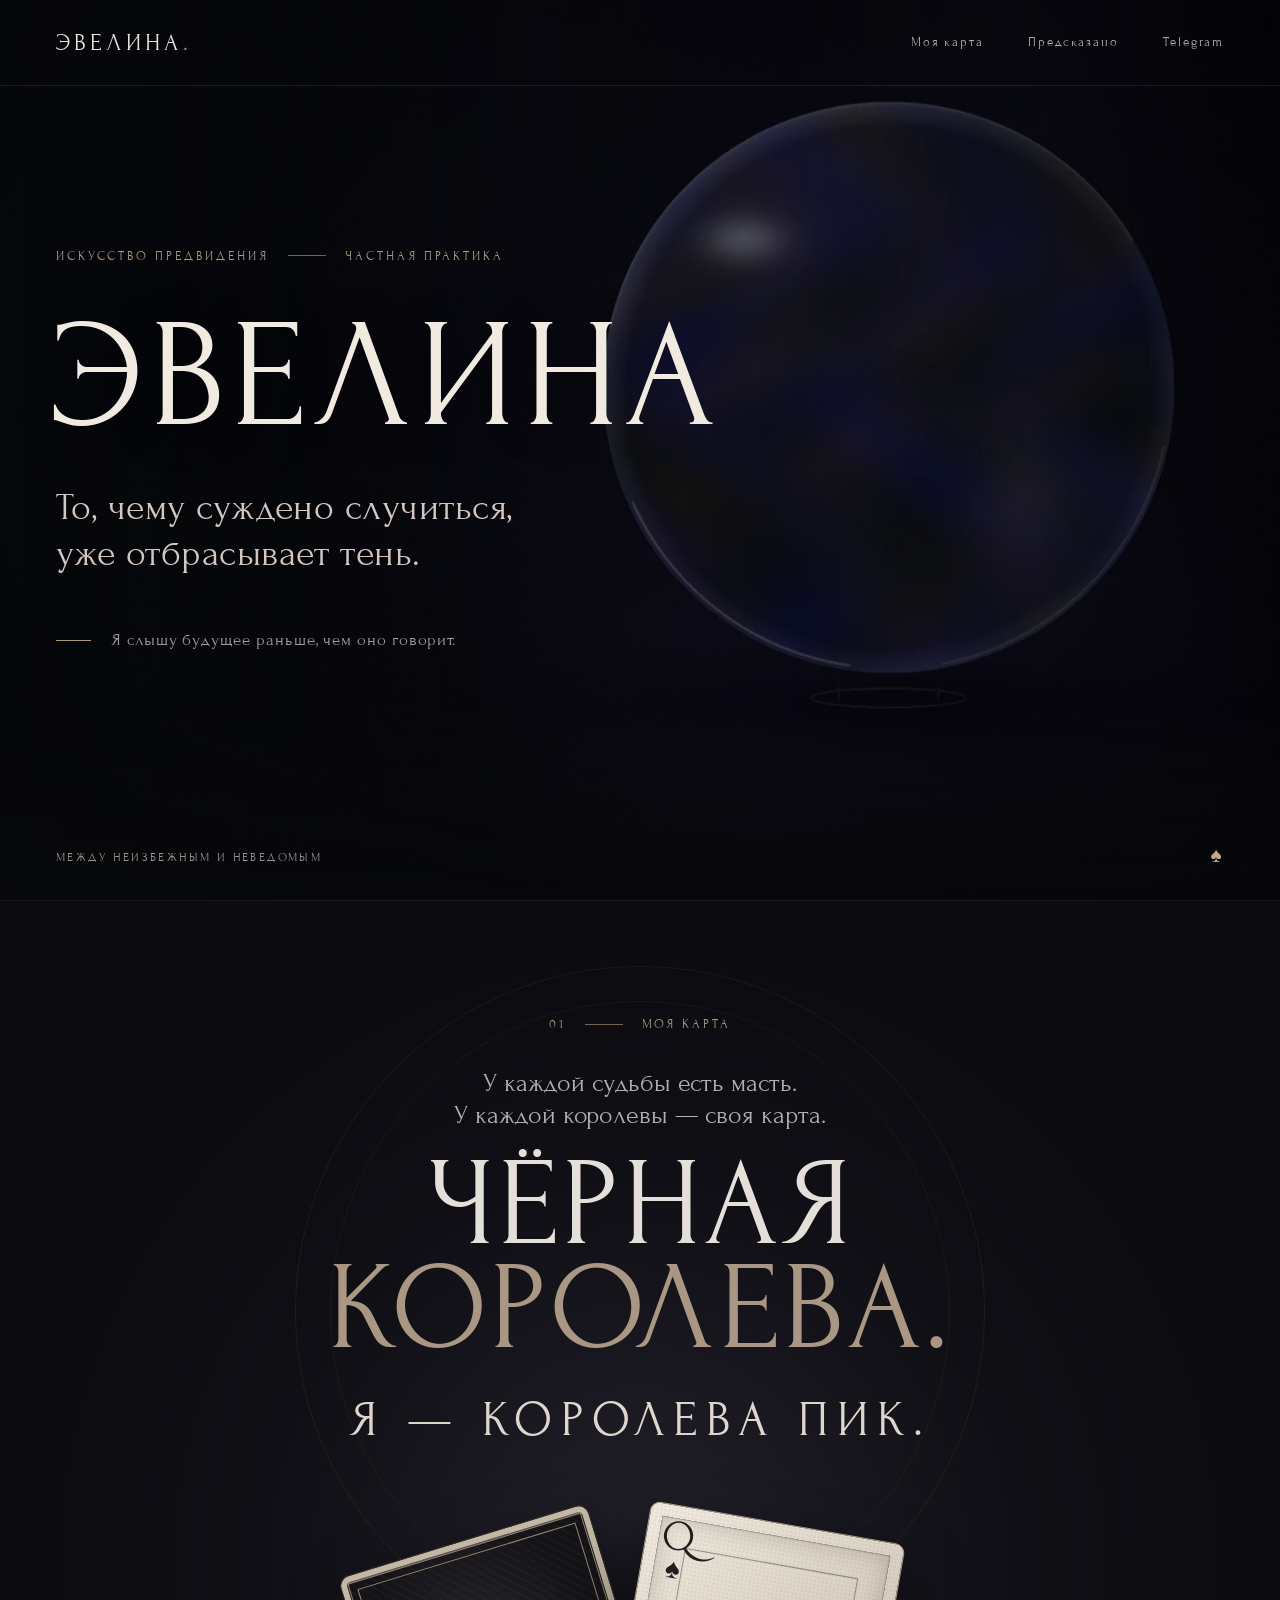
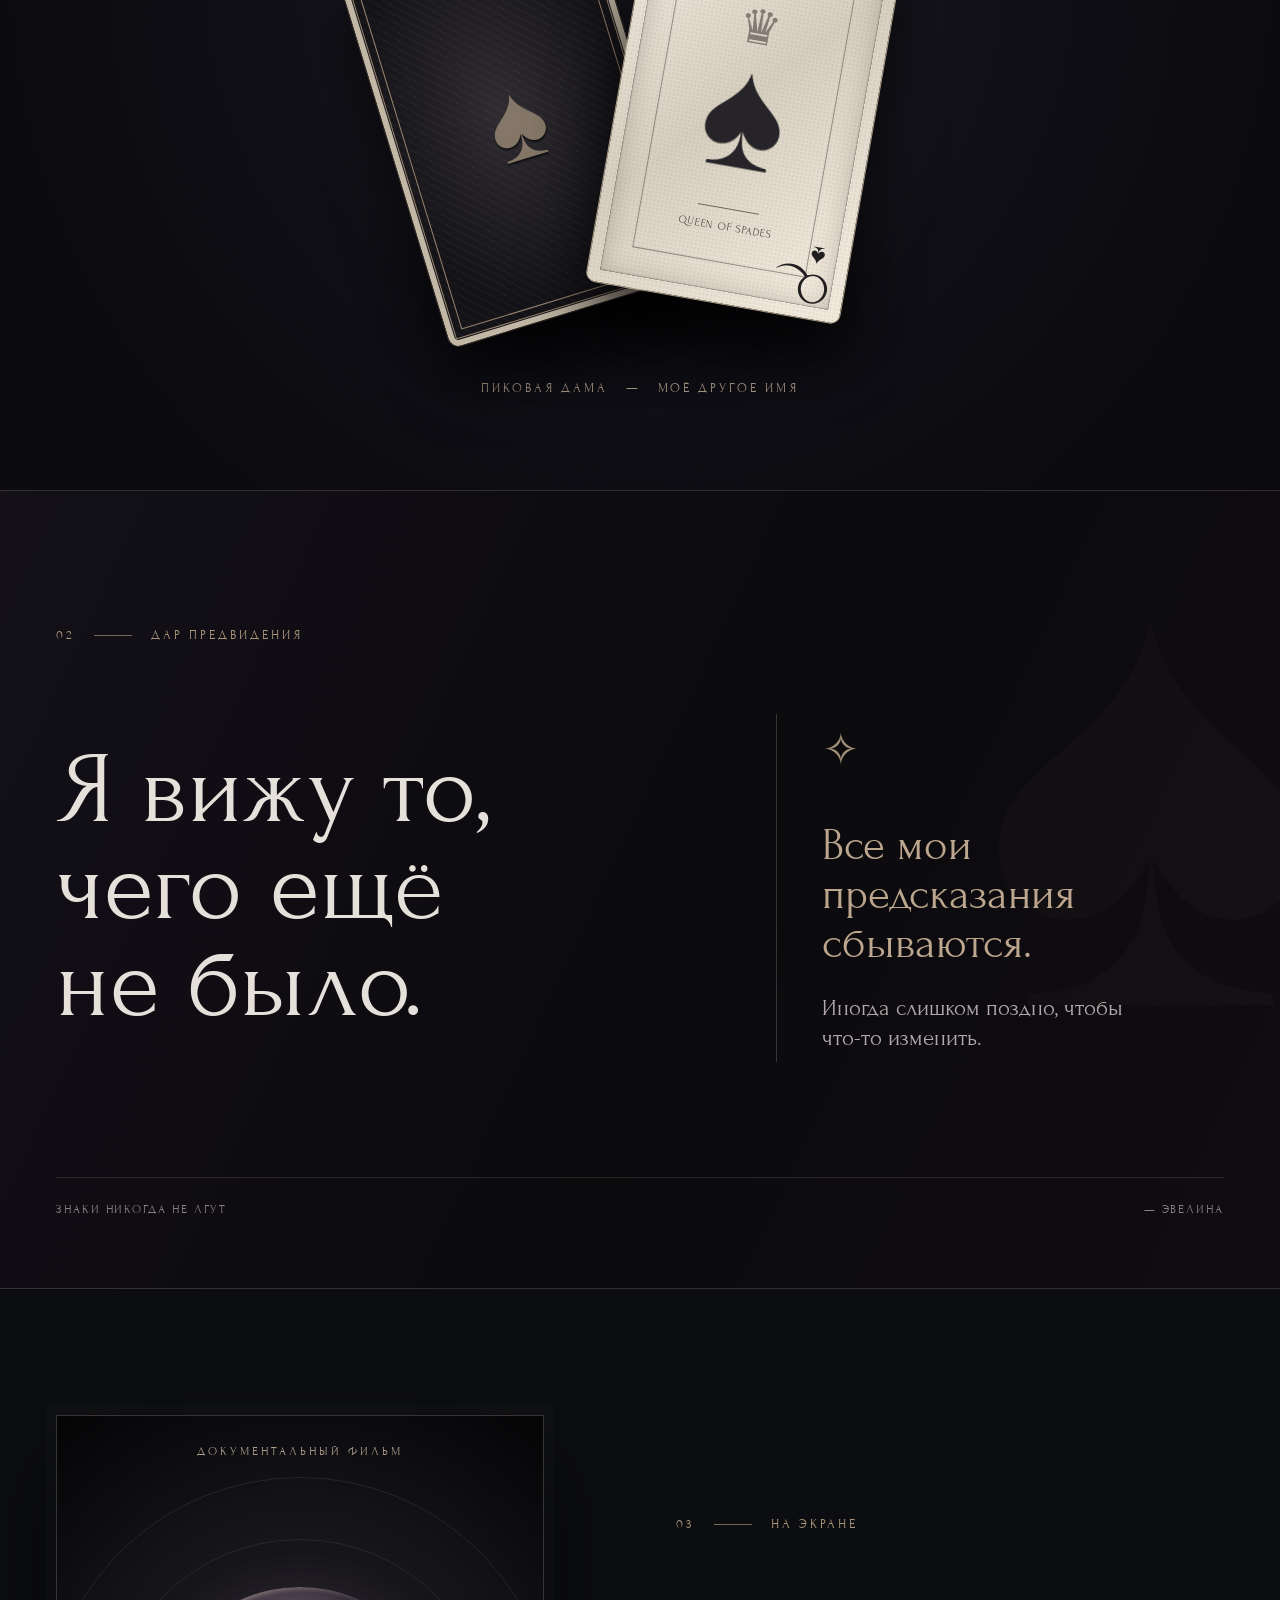
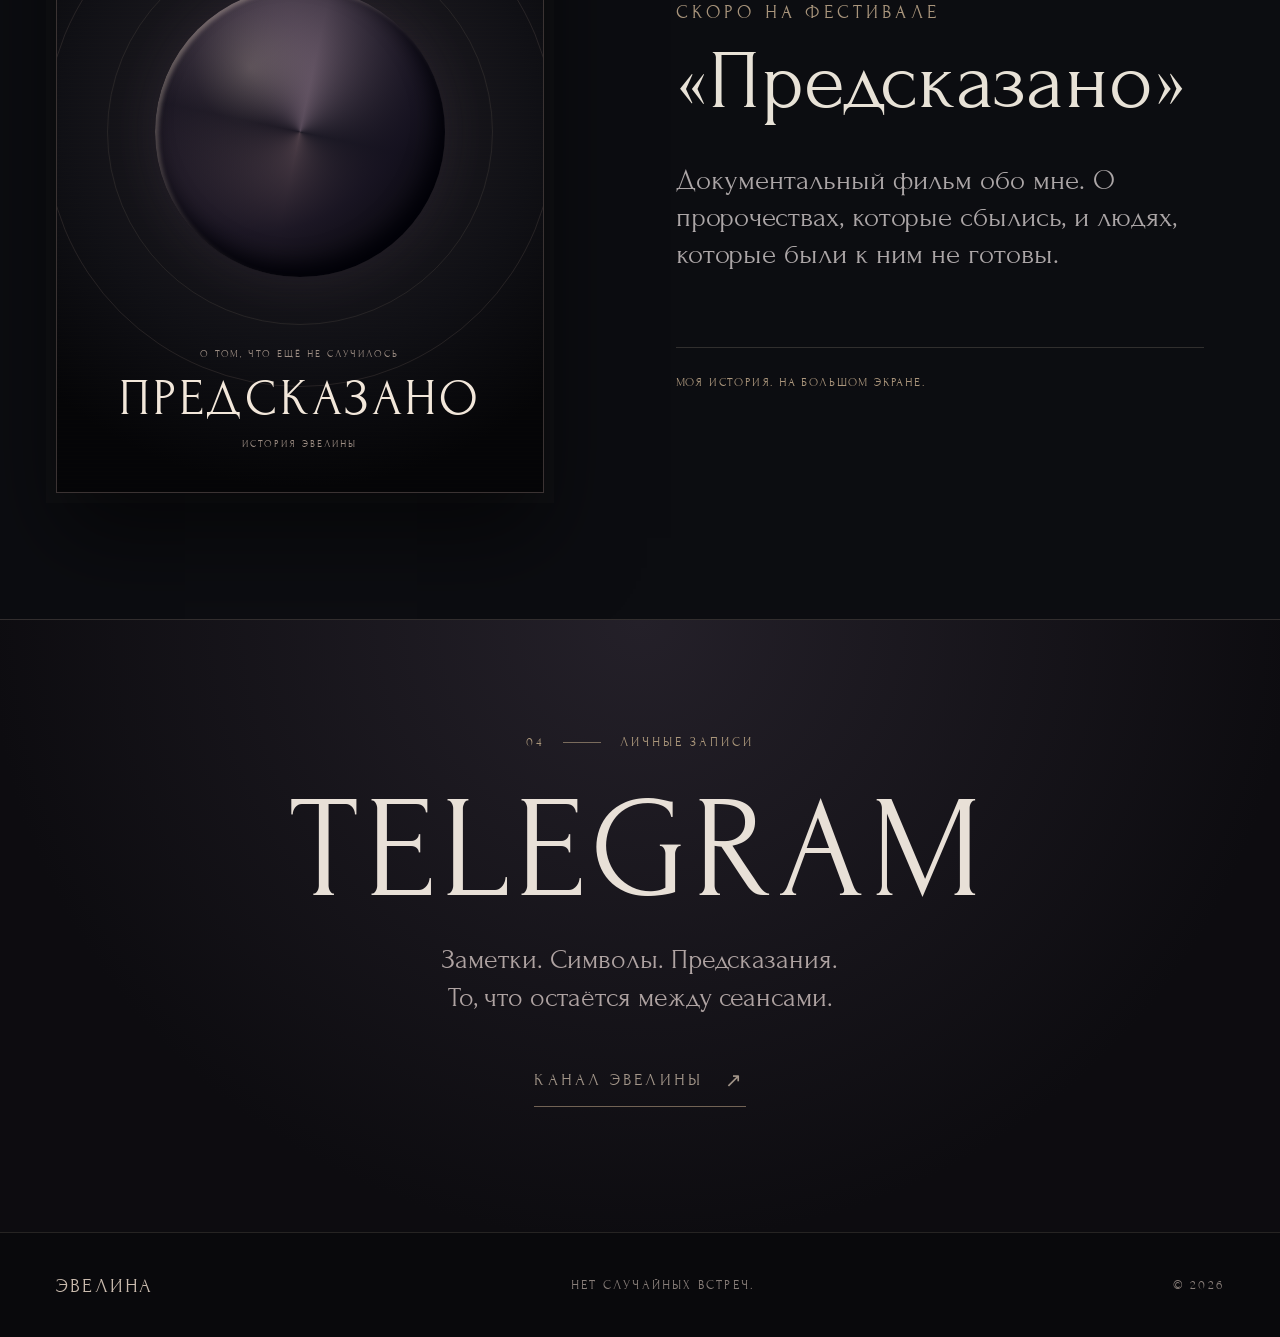
==== index.html @ 849bce4d "Add files via upload" ====
<!doctype html>
<html lang="ru">
<head>
  <meta charset="utf-8">
  <meta name="viewport" content="width=device-width, initial-scale=1">
  <meta name="theme-color" content="#090a0e">
  <meta name="description" content="Эвелина. Искусство предвидения. Королева пик. Документальный фильм «Предсказано». Собственные записи Эвелины.">
  <title>Эвелина — искусство предвидения</title>

  <!--
  ╔══════════════════════════════════════════════════════════════════════╗
  ║                                                                      ║
  ║                     ⟡  ВНИМАНИЕ. НАЙДЕН СЛЕД  ⟡                     ║
  ║                                                                      ║
  ║  Вы смотрите туда, куда почти никто не заглядывает.                  ║
  ║  В архиве сайта обнаружена скрытая АУДИОЗАПИСЬ № 04.                 ║
  ║                                                                      ║
  ║  ДЕЛО:     ЭВЕЛИНА                                                    ║
  ║  ЗАПИСЬ:   ТЕЛЕФОННЫЙ РАЗГОВОР ОЛИВИИ                                 ║
  ║  ФАЙЛ:     ./audio/olivia-call.mp3                                     ║
  ║                                                                      ║
  ║  Чтобы прослушать её, откройте адрес сайта и добавьте к нему:        ║
  ║  audio/olivia-call.mp3                                                ║
  ║                                                                      ║
  ║  Не все секреты лежат на поверхности.                                 ║
  ╚══════════════════════════════════════════════════════════════════════╝
  -->

  <link rel="icon" href="assets/favicon.svg" type="image/svg+xml">
  <link rel="preconnect" href="https://fonts.googleapis.com">
  <link rel="preconnect" href="https://fonts.gstatic.com" crossorigin>
  <link href="https://fonts.googleapis.com/css2?family=Forum&display=swap" rel="stylesheet">
  <link rel="preload" as="image" href="assets/obsidian-orb.webp" type="image/webp">
  <link rel="stylesheet" href="styles.css">
  <script src="site.js" defer></script>
</head>
<body>
  <a class="skip-link" href="#main">К содержимому</a>
  <header class="header" id="top">
    <a href="#top" class="logo" aria-label="Эвелина — наверх">ЭВЕЛИНА<span class="logo-point">.</span></a>
    <nav aria-label="Навигация">
      <a href="#queen">Моя карта</a>
      <a href="#film">Предсказано</a>
      <a href="#telegram">Telegram</a>
    </nav>
  </header>

  <main id="main">
    <section class="hero" aria-labelledby="hero-title">
      <div class="hero-photo" aria-hidden="true"></div>
      <div class="hero-darkening" aria-hidden="true"></div>
      <div class="hero-inner wrap">
        <p class="section-label hero-label">ИСКУССТВО ПРЕДВИДЕНИЯ <span class="label-line"></span> ЧАСТНАЯ ПРАКТИКА</p>
        <h1 id="hero-title">ЭВЕЛИНА</h1>
        <p class="hero-phrase">То, чему суждено случиться,<br>уже отбрасывает тень.</p>
        <div class="hero-signature"><span class="short-rule"></span> Я слышу будущее раньше, чем оно говорит.</div>
      </div>
      <div class="hero-bottom wrap"><span>МЕЖДУ НЕИЗБЕЖНЫМ И НЕВЕДОМЫМ</span><span>♠</span></div>
    </section>

    <section class="queen section" id="queen" aria-labelledby="queen-title">
      <div class="queen-mist" aria-hidden="true"></div>
      <div class="wrap queen-wrap">
        <p class="section-label reveal">01 <span class="label-line"></span> МОЯ КАРТА</p>
        <p class="queen-premise reveal">У каждой судьбы есть масть.<br>У каждой королевы — своя карта.</p>
        <h2 id="queen-title" class="queen-title reveal">ЧЁРНАЯ<br><span>КОРОЛЕВА.</span></h2>
        <p class="queen-subtitle reveal">Я — КОРОЛЕВА ПИК.</p>
        <div class="card-scene reveal" role="img" aria-label="Дорогая колода игральных карт, главная карта — пиковая дама Q♠">
          <div class="cards-shadow"></div>
          <div class="playing playing-back"><span class="back-border"></span><span class="back-glyph">♠</span></div>
          <div class="playing playing-front">
            <div class="card-mark card-mark-top">Q<span>♠</span></div>
            <div class="card-frame">
              <div class="crown-detail">♛</div>
              <div class="central-spade">♠</div>
              <div class="card-line"></div>
              <span class="card-cardname">QUEEN OF SPADES</span>
            </div>
            <div class="card-mark card-mark-bottom">Q<span>♠</span></div>
          </div>
        </div>
        <p class="queen-endnote reveal">ПИКОВАЯ ДАМА <span>—</span> МОЁ ДРУГОЕ ИМЯ</p>
      </div>
    </section>

    <section class="prophecy section" id="prophecy" aria-labelledby="prophecy-title">
      <div class="wrap prophecy-inner">
        <p class="section-label reveal">02 <span class="label-line"></span> ДАР ПРЕДВИДЕНИЯ</p>
        <div class="prophecy-grid">
          <h2 id="prophecy-title" class="reveal">Я вижу то,<br>чего ещё<br>не было.</h2>
          <div class="prophecy-side reveal">
            <div class="prophecy-mark">✧</div>
            <p class="prophecy-claim">Все мои предсказания<br>сбываются.</p>
            <p class="prophecy-small">Иногда слишком поздно, чтобы что-то изменить.</p>
          </div>
        </div>
        <div class="prophecy-bottom"><span>ЗНАКИ НИКОГДА НЕ ЛГУТ</span><span>— ЭВЕЛИНА</span></div>
      </div>
    </section>

    <section class="film section" id="film" aria-labelledby="film-title">
      <div class="wrap film-wrap">
        <div class="poster reveal" aria-label="Афиша документального фильма «Предсказано»">
          <div class="poster-overline">ДОКУМЕНТАЛЬНЫЙ ФИЛЬМ</div>
          <div class="poster-orbit" aria-hidden="true"><div class="poster-sphere"></div></div>
          <div class="poster-bottom"><span>О ТОМ, ЧТО ЕЩЁ НЕ СЛУЧИЛОСЬ</span><strong>ПРЕДСКАЗАНО</strong><span>ИСТОРИЯ ЭВЕЛИНЫ</span></div>
        </div>
        <div class="film-copy reveal">
          <p class="section-label">03 <span class="label-line"></span> НА ЭКРАНЕ</p>
          <p class="film-festival">СКОРО НА ФЕСТИВАЛЕ</p>
          <h2 id="film-title">«Предсказано»</h2>
          <p class="film-description">Документальный фильм обо мне. О пророчествах, которые сбылись, и людях, которые были к ним не готовы.</p>
          <div class="film-credit">МОЯ ИСТОРИЯ. НА БОЛЬШОМ ЭКРАНЕ.</div>
        </div>
      </div>
    </section>

    <section class="telegram section" id="telegram" aria-labelledby="telegram-title">
      <div class="wrap telegram-inner reveal">
        <p class="section-label">04 <span class="label-line"></span> ЛИЧНЫЕ ЗАПИСИ</p>
        <h2 id="telegram-title">TELEGRAM</h2>
        <p>Заметки. Символы. Предсказания.<br>То, что остаётся между сеансами.</p>
        <!-- Чтобы подключить канал, замените элемент span ниже на ссылку:
        <a class="telegram-link" href="https://t.me/ИМЯ_КАНАЛА" target="_blank" rel="noopener noreferrer">КАНАЛ ЭВЕЛИНЫ <span aria-hidden="true">↗</span></a>
        -->
        <span class="telegram-link telegram-disabled" aria-label="Ссылка на Telegram появится позже">КАНАЛ ЭВЕЛИНЫ <span aria-hidden="true">↗</span></span>
      </div>
    </section>
  </main>

  <footer class="footer">
    <div class="wrap footer-inner"><span>ЭВЕЛИНА</span><span>НЕТ СЛУЧАЙНЫХ ВСТРЕЧ.</span><span>© 2026</span></div>
  </footer>

  <!-- ВНИМАНИЕ: файл ниже не показан посетителям, но виден в инспекторе кода. -->
  <template id="archive-record-04">
    <a href="./audio/olivia-call.mp3">Архивная аудиозапись № 04 — разговор Оливии</a>
  </template>
</body>
</html>
---- styles.css ----
:root{--bg:#090a0e;--bg2:#111015;--cream:#e8e2d7;--muted:#958f91;--gold:#ab977b;--border:rgba(184,170,151,.22);--font:'Forum','Bodoni MT',Georgia,serif}
*,*::before,*::after{box-sizing:border-box}
html{scroll-behavior:smooth}
body{margin:0;color:var(--cream);background:var(--bg);font:400 19px/1.45 var(--font);font-synthesis:none;overflow-x:hidden}
::selection{background:#aa957a;color:#090a0e}
a{color:inherit;text-decoration:none}
.skip-link{position:absolute;left:20px;top:-100px;background:var(--cream);color:var(--bg);z-index:20;padding:10px}.skip-link:focus{top:12px}
.wrap{width:min(1310px,calc(100% - 112px));margin-inline:auto}
.section{position:relative;isolation:isolate}
.section-label{display:flex;align-items:center;gap:19px;font:400 13px/1.3 var(--font);letter-spacing:.23em;color:var(--gold);margin:0;text-transform:uppercase}
.label-line{width:38px;height:1px;background:var(--gold);opacity:.65;display:inline-block}
.header{height:86px;position:absolute;top:0;left:0;right:0;display:flex;align-items:center;justify-content:space-between;padding:0 max(56px,calc((100vw - 1310px)/2));border-bottom:1px solid rgba(201,185,163,.12);z-index:5}
.logo{font:400 24px/1 var(--font);letter-spacing:.17em;color:#e8e3dd}
.logo-point{color:#ac9478}
.header nav{display:flex;align-items:center;gap:45px}
.header nav a{font:400 13px/1 var(--font);letter-spacing:.14em;color:#b3aaab;transition:color .2s}
.header nav a:hover,.header nav a:focus-visible{color:var(--cream)}
.hero{position:relative;min-height:800px;height:100svh;max-height:1100px;background:#080a0e;isolation:isolate;overflow:hidden}
.hero-photo{position:absolute;inset:0;background:url('assets/obsidian-orb.webp') center center/cover no-repeat;opacity:.94;transform:scale(1.03);animation:hero-settle 12s ease-out both;z-index:-2}
.hero-darkening{position:absolute;inset:0;background:linear-gradient(90deg,rgba(7,8,11,.78) 0%,rgba(7,8,11,.24) 47%,rgba(7,8,11,.05) 100%),linear-gradient(0deg,rgba(7,8,11,.9) 0%,transparent 21%);z-index:-1}
.hero-inner{height:100%;display:flex;flex-direction:column;justify-content:center;padding-top:85px;padding-bottom:85px;align-items:flex-start}
.hero-label{margin-bottom:41px}
.hero h1{font:400 clamp(92px,12vw,190px)/.95 var(--font);letter-spacing:.04em;margin:0 0 34px -5px;color:#f1eae0;text-shadow:0 5px 60px rgba(0,0,0,.2)}
.hero-phrase{font:400 clamp(31px,3vw,48px)/1.19 var(--font);letter-spacing:.012em;max-width:730px;margin:0;color:#d4c7c0}
.hero-signature{font:400 17px/1.4 var(--font);color:#a49a99;letter-spacing:.055em;display:flex;gap:20px;align-items:center;margin-top:52px}
.short-rule{height:1px;width:35px;background:var(--gold);display:inline-block}
.hero-bottom{position:absolute;bottom:33px;left:0;right:0;display:flex;justify-content:space-between;align-items:center;color:#9d918e;font:400 12px/1 var(--font);letter-spacing:.20em}
.hero-bottom span:last-child{font-size:21px;color:#c1a98c}
.queen{background:radial-gradient(ellipse at 50% 56%,#22202a 0%,#100f15 42%,#0a0a0f 75%);border-top:1px solid rgba(184,170,151,.09);text-align:center;overflow:hidden;padding:115px 0 93px}
.queen::before{content:'';position:absolute;top:65px;left:50%;width:690px;height:690px;border:1px solid rgba(169,144,113,.10);border-radius:50%;transform:translateX(-50%);z-index:-1}
.queen::after{content:'';position:absolute;top:100px;left:50%;width:620px;height:620px;border:1px solid rgba(169,144,113,.08);border-radius:50%;transform:translateX(-50%);z-index:-1}
.queen-wrap{display:flex;flex-direction:column;align-items:center}
.queen-premise{font-size:26px;line-height:1.24;color:#b6aeb1;margin:34px 0 22px}
.queen-title{font:400 clamp(79px,9.8vw,155px)/.83 var(--font);letter-spacing:.025em;margin:0;color:#e5dfda;position:relative;z-index:3}
.queen-title span{color:#a99784}
.queen-subtitle{font:400 clamp(28px,3.9vw,56px)/1.05 var(--font);letter-spacing:.17em;color:#ded6cc;margin:32px 0 0;position:relative;z-index:3}
.card-scene{width:520px;height:520px;max-width:100%;position:relative;margin:15px auto -6px;perspective:900px}
.cards-shadow{position:absolute;inset:auto 10% 50px;border-radius:50%;height:46px;background:#000;filter:blur(35px);opacity:.88}
.playing{width:258px;height:386px;border-radius:10px;position:absolute;left:50%;top:57px;overflow:hidden;box-shadow:0 35px 65px rgba(0,0,0,.75),0 1px 1px #fff5 inset;transform-origin:50% 80%;transition:transform .6s ease}
.playing-back{background:repeating-linear-gradient(45deg,rgba(207,185,154,.05) 0 1px,transparent 1px 7px),radial-gradient(ellipse at 45% 45%,#2f2c32,#141318 68%);border:6px solid #c3b8a6;outline:1px solid #342c27;transform:translateX(-84%) translateY(10px) rotate(-17deg)}
.back-border{position:absolute;inset:9px;border:1px solid #98846e;outline:1px solid #98846e;outline-offset:7px}
.back-glyph{position:absolute;inset:0;display:grid;place-items:center;color:#aa9880;font-size:110px;text-shadow:0 2px 2px black;opacity:.7}
.playing-front{background:linear-gradient(135deg,#eee7dc 5%,#d6cebf 47%,#f0e8db 90%);border:1px solid #a99a84;transform:translateX(-17%) rotate(10deg);color:#1c1a1a}
.playing-front::before{content:'';position:absolute;inset:0;opacity:.27;pointer-events:none;background-image:radial-gradient(#342923 0.37px,transparent .8px);background-size:4px 4px;mix-blend-mode:multiply}
.playing-front::after{content:'';position:absolute;inset:0;pointer-events:none;border:12px solid transparent;box-shadow:inset 0 0 0 1px rgba(39,34,32,.3),inset 0 0 22px rgba(48,32,26,.23)}
.card-mark{position:absolute;left:15px;top:12px;font:400 43px/.9 var(--font);display:flex;flex-direction:column;text-align:center;align-items:center;color:#211e20}
.card-mark span{font-size:28px}.card-mark-bottom{left:auto;top:auto;right:15px;bottom:12px;transform:rotate(180deg)}
.card-frame{position:absolute;inset:40px 40px;border:1px solid rgba(52,44,42,.45);display:flex;flex-direction:column;align-items:center;justify-content:center}
.crown-detail{font:400 48px/1 var(--font);color:#4c4140;transform:translateY(12px);opacity:.6}
.central-spade{font:400 158px/.95 Georgia,serif;color:#262329;filter:drop-shadow(0 1px 0 rgba(0,0,0,.4))}
.card-line{width:62px;height:1px;background:#7b6858;margin:19px auto 12px}
.card-cardname{font:400 11px/1 var(--font);letter-spacing:.08em;color:#534a45}
.card-scene:hover .playing-front{transform:translateX(-13%) rotate(7deg) translateY(-9px)}
.card-scene:hover .playing-back{transform:translateX(-87%) translateY(10px) rotate(-21deg)}
.queen-endnote{color:#ad9c8a;font:400 13px/1.4 var(--font);letter-spacing:.23em;margin:4px 0 0}
.queen-endnote span{padding:0 12px}
.prophecy{background:linear-gradient(115deg,#131018,#0b0a0d 55%,#100d12);padding:136px 0 70px;border-top:1px solid var(--border);border-bottom:1px solid var(--border)}
.prophecy::before{position:absolute;content:'♠';font-size:640px;line-height:1;right:-40px;top:0;color:rgba(198,166,139,.025);pointer-events:none}
.prophecy-grid{display:grid;grid-template-columns:1.45fr 1fr;gap:70px;align-items:center;padding:70px 0 115px}
.prophecy-grid h2{font:400 clamp(78px,8vw,124px)/.95 var(--font);letter-spacing:.006em;margin:0;color:#e5e0da}
.prophecy-side{border-left:1px solid rgba(194,174,154,.25);padding:5px 0 8px 45px}
.prophecy-mark{color:#a08e78;font-size:45px;margin-bottom:38px}
.prophecy-claim{font:400 clamp(34px,3.5vw,56px)/1.09 var(--font);color:#bca68d;margin:0 0 25px}
.prophecy-small{font-size:23px;line-height:1.3;color:#b2a7aa;max-width:315px;margin:0}
.prophecy-bottom{border-top:1px solid rgba(188,171,149,.17);padding-top:23px;display:flex;justify-content:space-between;color:#8a8182;letter-spacing:.16em;font-size:12px}
.film{background:#0c0d11;padding:126px 0;overflow:hidden}
.film-wrap{display:grid;grid-template-columns:0.92fr 1fr;gap:clamp(80px,9vw,155px);align-items:center}
.poster{position:relative;aspect-ratio:0.72;background:radial-gradient(circle at 50% 44%,#272329,#101015 53%,#050507 83%);border:1px solid #3b3333;box-shadow:0 45px 85px #0008,0 0 0 10px rgba(200,180,150,.02);min-height:540px;max-width:488px;overflow:hidden;display:flex;flex-direction:column;justify-content:space-between;align-items:center;text-align:center;padding:27px 22px 42px}
.poster::before{content:'';inset:0;position:absolute;pointer-events:none;opacity:.16;background:repeating-linear-gradient(0deg,#9f8f83 0 1px,transparent 1px 4px);mix-blend-mode:overlay}
.poster-overline{color:#a99a88;letter-spacing:.25em;font-size:12px}
.poster-orbit{position:absolute;width:105%;aspect-ratio:1;top:9%;left:-2.5%;border-radius:50%;border:1px solid rgba(158,139,124,.17);display:grid;place-items:center}
.poster-orbit::before{content:'';position:absolute;inset:12%;border:1px solid rgba(158,139,124,.14);border-radius:50%}
.poster-sphere{width:57%;aspect-ratio:1;border-radius:50%;background:radial-gradient(circle at 33% 28%,rgba(211,191,178,.24) 0%,rgba(78,65,78,.3) 20%,rgba(22,18,32,.9) 58%,#05050a 88%),conic-gradient(from 12deg,#6e5e6e,#0e1019,#604d53,#0d0c16,#6e5e6e);box-shadow:inset -8px -12px 22px #010107,inset 3px 2px 4px rgba(235,214,201,.4),0 0 45px #4a3b4f40}
.poster-bottom{display:flex;flex-direction:column;position:relative;z-index:2;gap:13px}
.poster-bottom span{color:#9d8e84;font:400 10px/1.2 var(--font);letter-spacing:.20em}
.poster-bottom strong{font:400 clamp(34px,4vw,57px)/1.02 var(--font);letter-spacing:.055em;color:#f2e7da}
.film-copy{padding-right:20px}
.film-festival{margin:70px 0 18px;color:#a9957c;font:400 19px/1 var(--font);letter-spacing:.22em}
.film-copy h2{font:400 clamp(62px,6.6vw,100px)/.99 var(--font);margin:0 0 38px;letter-spacing:.005em;overflow-wrap:anywhere}
.film-description{font-size:clamp(24px,2.25vw,33px);max-width:530px;line-height:1.29;color:#aca6a7;margin:0}
.film-credit{border-top:1px solid var(--border);padding-top:26px;font-size:12px;letter-spacing:.15em;color:#ab967c;margin-top:74px}
.telegram{background:radial-gradient(ellipse at 50% 0%,#242029,#0d0c10 72%);padding:114px 0 125px;text-align:center;border-top:1px solid var(--border)}
.telegram-inner{display:flex;flex-direction:column;align-items:center}
.telegram h2{font:400 clamp(78px,11.3vw,170px)/1 var(--font);letter-spacing:.045em;margin:28px 0 18px;color:#e8e0d7}
.telegram p:not(.section-label){font-size:clamp(22px,2.2vw,31px);line-height:1.35;color:#afa3a2;margin:0 0 49px}
.telegram-link{border-bottom:1px solid #98836e;padding-bottom:11px;display:inline-flex;align-items:center;gap:22px;letter-spacing:.19em;color:#d9c8b5;font-size:17px;transition:color .2s}
.telegram-link span{font-size:20px}.telegram-link:not(.telegram-disabled):hover{color:white}
.telegram-disabled{cursor:default;opacity:.72}
.footer{background:#09090c;border-top:1px solid rgba(184,170,151,.17)}
.footer-inner{min-height:104px;display:flex;align-items:center;justify-content:space-between;color:#887e79;font-size:13px;letter-spacing:.17em}
.footer-inner span:first-child{color:#cabbae;font-size:20px}
.reveal{opacity:0;transform:translateY(14px);transition:opacity .9s ease,transform .9s ease}
.reveal.visible{opacity:1;transform:none}
@keyframes hero-settle{from{transform:scale(1.075)}to{transform:scale(1.03)}}
@media(prefers-reduced-motion:reduce){html{scroll-behavior:auto}.hero-photo{animation:none}.reveal{opacity:1;transform:none;transition:none}.playing{transition:none}}
@media(max-width:1000px){.wrap{width:min(100% - 72px,900px)}.header{padding:0 36px}.hero{min-height:720px}.hero-photo{background-position:53% center}.hero h1{font-size:clamp(90px,14vw,142px)}.prophecy-grid{gap:30px}.prophecy-grid h2{font-size:clamp(68px,8vw,105px)}.film-wrap{gap:44px}.poster{min-height:450px}.film-copy h2{font-size:66px}.film-festival{margin-top:40px}}
@media(max-width:700px){.wrap{width:calc(100% - 44px)}.header{height:72px;padding:0 22px}.logo{font-size:19px}.header nav{gap:18px}.header nav a{font-size:12px;letter-spacing:0}.header nav a:first-child{display:none}.hero{height:760px;min-height:680px;max-height:880px}.hero-photo{background-size:auto 100%;background-position:59% center;opacity:.75}.hero-darkening{background:linear-gradient(90deg,#090a0edb,rgba(9,10,14,.4) 90%),linear-gradient(0deg,#090a0e 1%,transparent 40%)}.hero-inner{justify-content:flex-end;padding-top:140px;padding-bottom:150px}.hero-label{font-size:10px;gap:9px;letter-spacing:.12em;margin-bottom:24px}.hero-label .label-line{width:14px}.hero h1{font-size:clamp(62px,14.5vw,108px);margin-bottom:22px;margin-left:-3px}.hero-phrase{font-size:clamp(27px,7vw,37px)}.hero-signature{font-size:15px;margin-top:30px;max-width:320px;line-height:1.4;gap:10px}.short-rule{width:21px;flex-shrink:0}.hero-bottom{bottom:28px;font-size:10px;letter-spacing:.12em}.queen{padding:92px 0 75px}.queen-premise{font-size:21px;margin:30px 0 25px}.queen-title{font-size:clamp(64px,15.8vw,105px)}.queen-subtitle{font-size:clamp(24px,6vw,39px);margin-top:30px;letter-spacing:.12em}.card-scene{width:350px;height:426px;margin-top:18px}.playing{width:214px;height:324px;top:46px}.playing-back{transform:translateX(-82%) translateY(12px) rotate(-15deg)}.playing-front{transform:translateX(-16%) rotate(10deg)}.card-frame{inset:35px 33px}.central-spade{font-size:126px}.card-mark{font-size:38px}.card-mark span{font-size:22px}.card-cardname{font-size:9px}.queen-endnote{font-size:11px;letter-spacing:.12em}.prophecy{padding:92px 0 52px}.prophecy-grid{grid-template-columns:1fr;gap:44px;padding:55px 0 75px}.prophecy-grid h2{font-size:clamp(67px,12vw,94px)}.prophecy-side{border-left:1px solid var(--border);padding-left:23px}.prophecy-mark{margin:0 0 20px}.prophecy-claim{font-size:44px}.prophecy-small{font-size:23px}.prophecy-bottom{font-size:10px;letter-spacing:.10em}.film{padding:85px 0 95px}.film-wrap{grid-template-columns:1fr;gap:74px}.poster{min-height:unset;aspect-ratio:.73;width:min(100%,420px);margin:auto}.film-copy{padding-right:0}.film-festival{margin-top:37px;font-size:14px}.film-copy h2{font-size:clamp(58px,12vw,86px);margin-bottom:25px}.film-description{font-size:27px}.film-credit{margin-top:45px;font-size:11px}.telegram{padding:95px 0 105px}.telegram h2{font-size:clamp(67px,14vw,104px)}.telegram p:not(.section-label){font-size:22px}.footer-inner{min-height:110px;flex-wrap:wrap;column-gap:15px;row-gap:4px;font-size:10px}.footer-inner span:first-child{font-size:19px}.footer-inner span:nth-child(2){order:3;width:100%;margin-top:-23px}}
@media(max-width:360px){.hero h1{font-size:59px}.hero-label{font-size:9px}.queen-title{font-size:61px}.card-scene{transform:scale(.9);transform-origin:center top;margin-bottom:-35px}.film-copy h2{font-size:55px}.telegram h2{font-size:64px}}
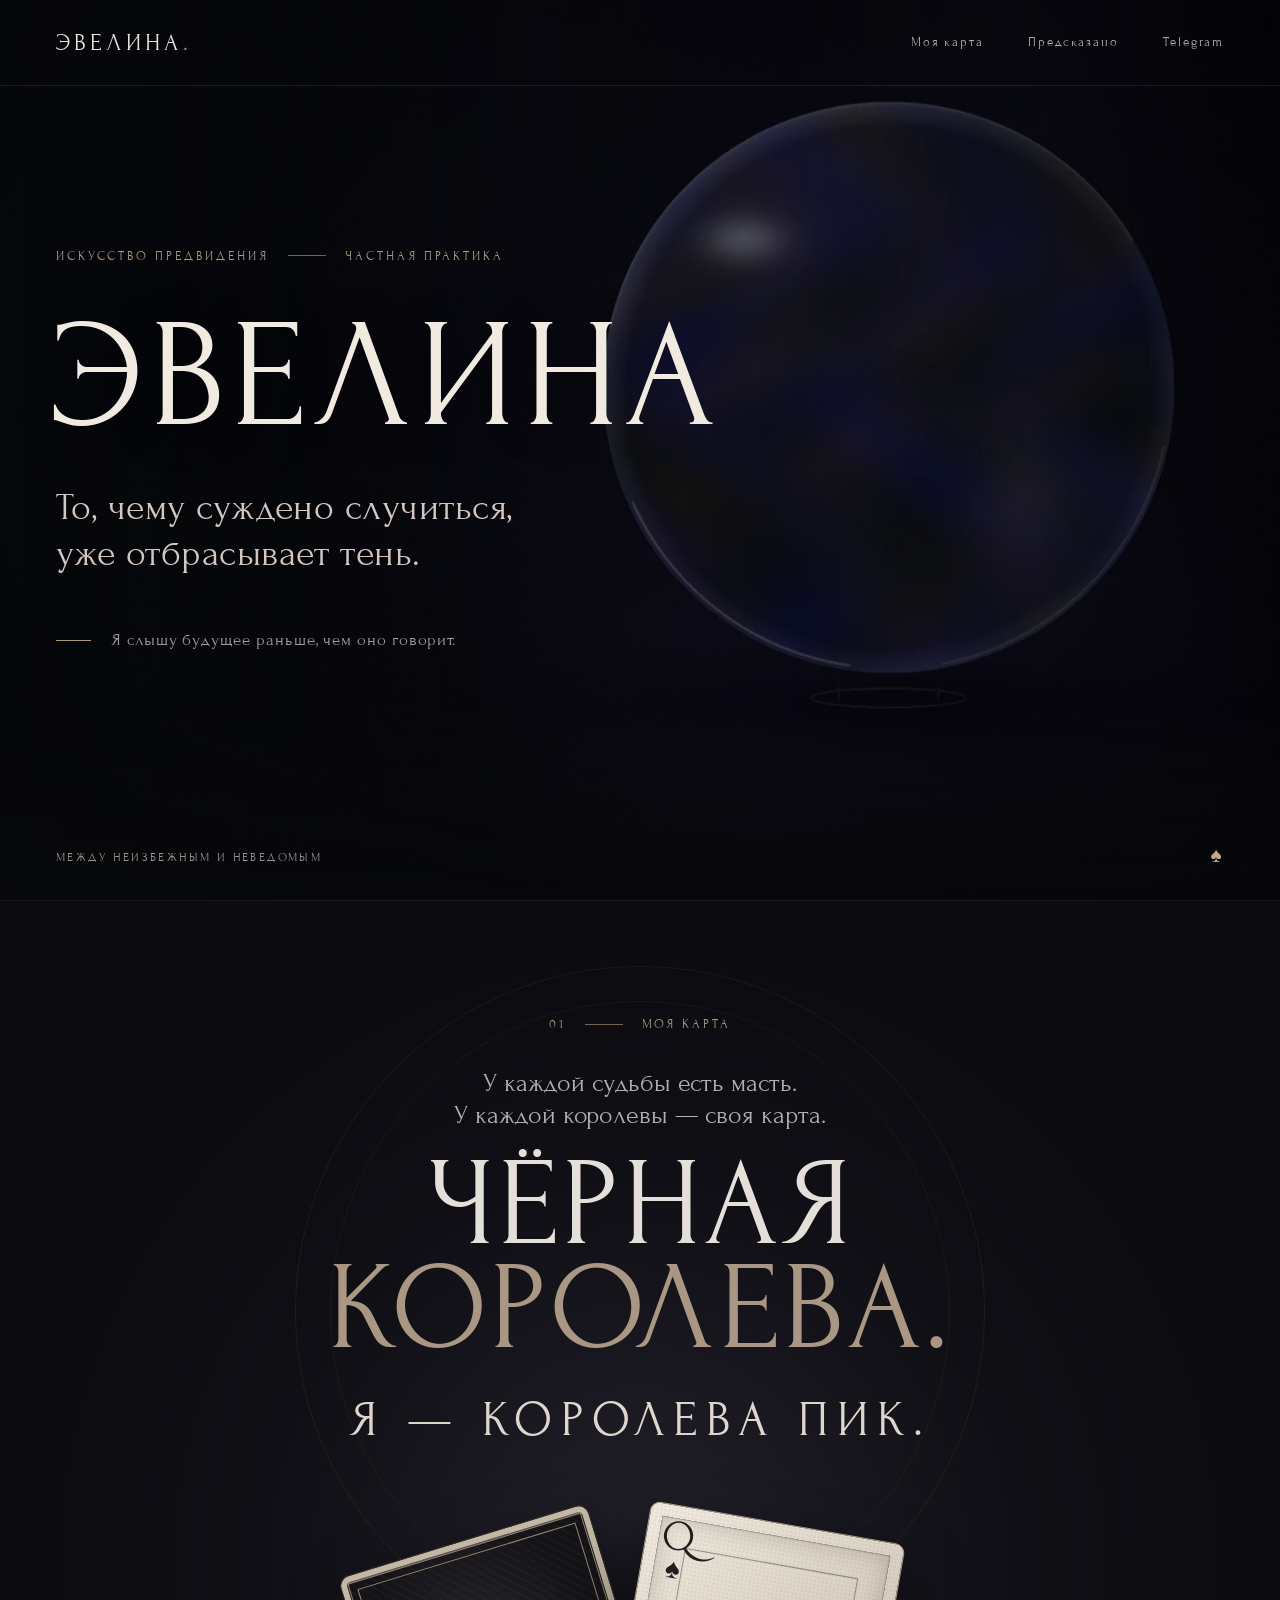
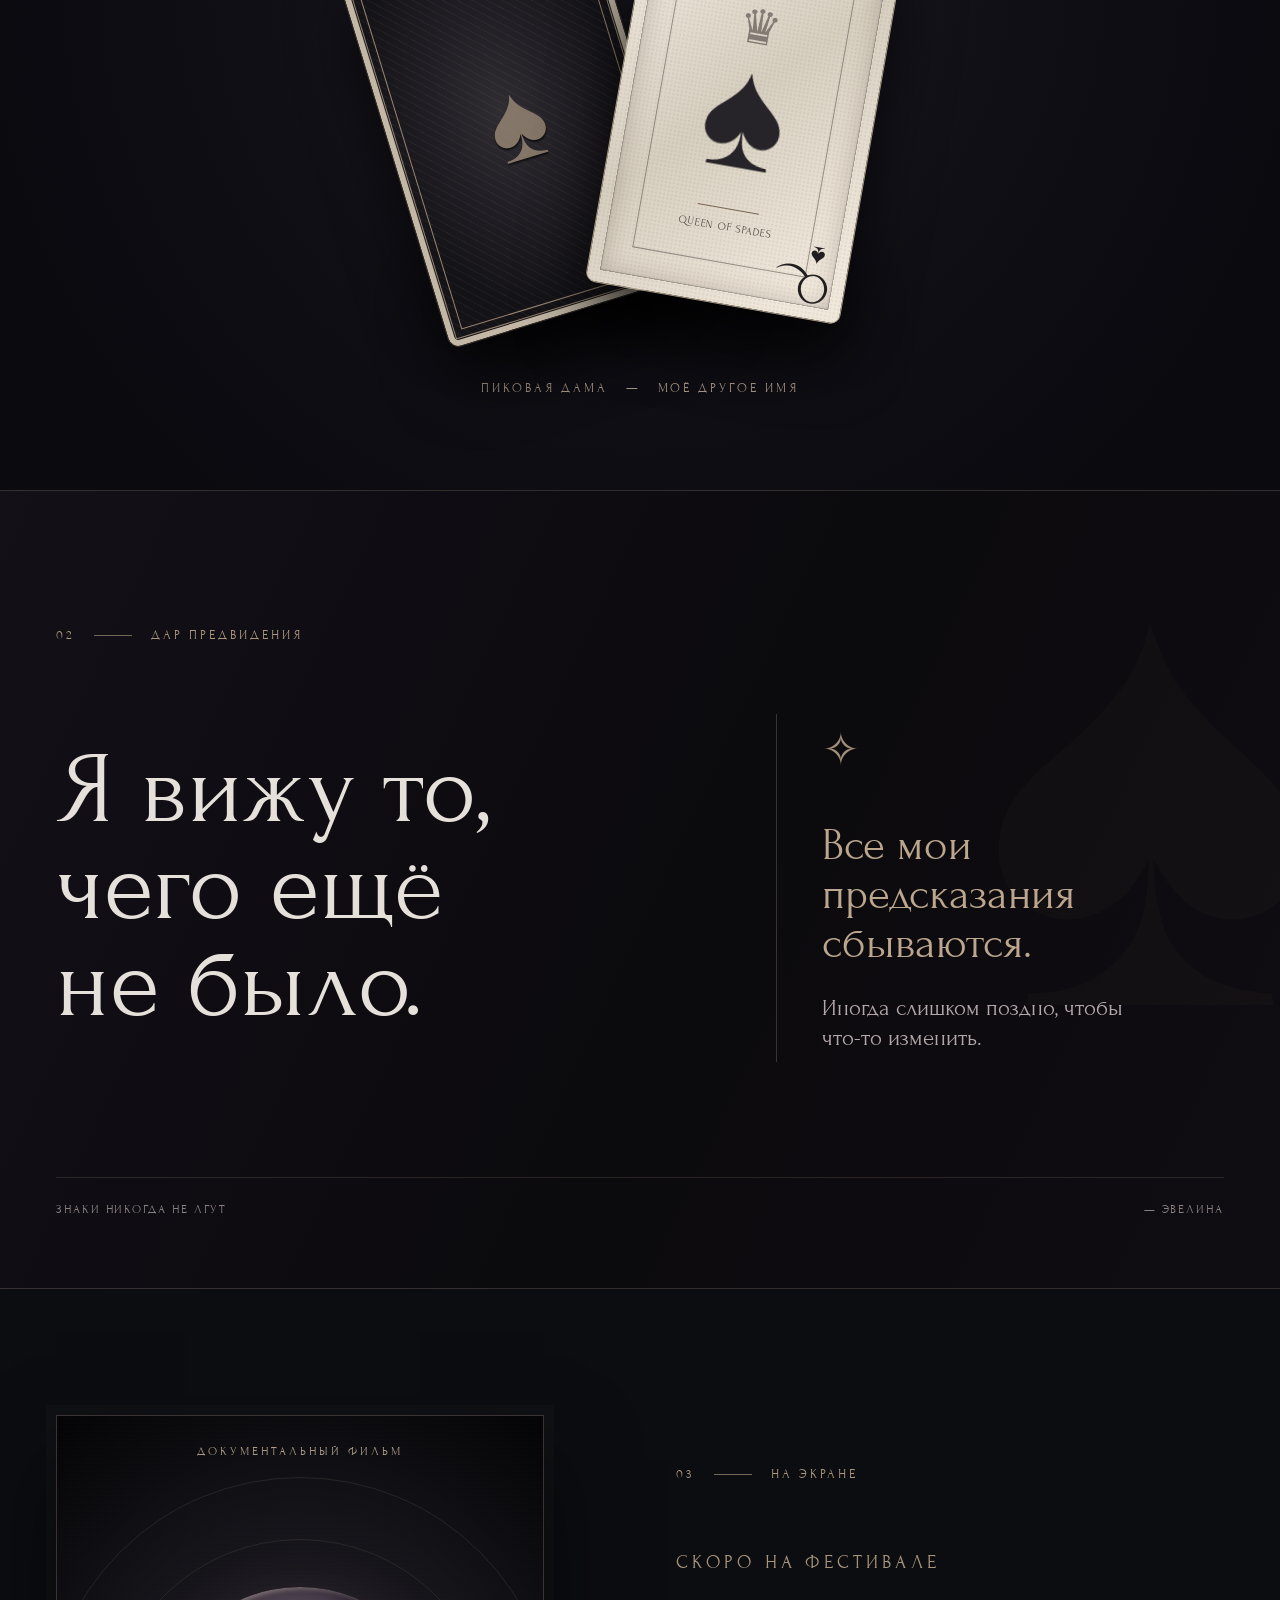
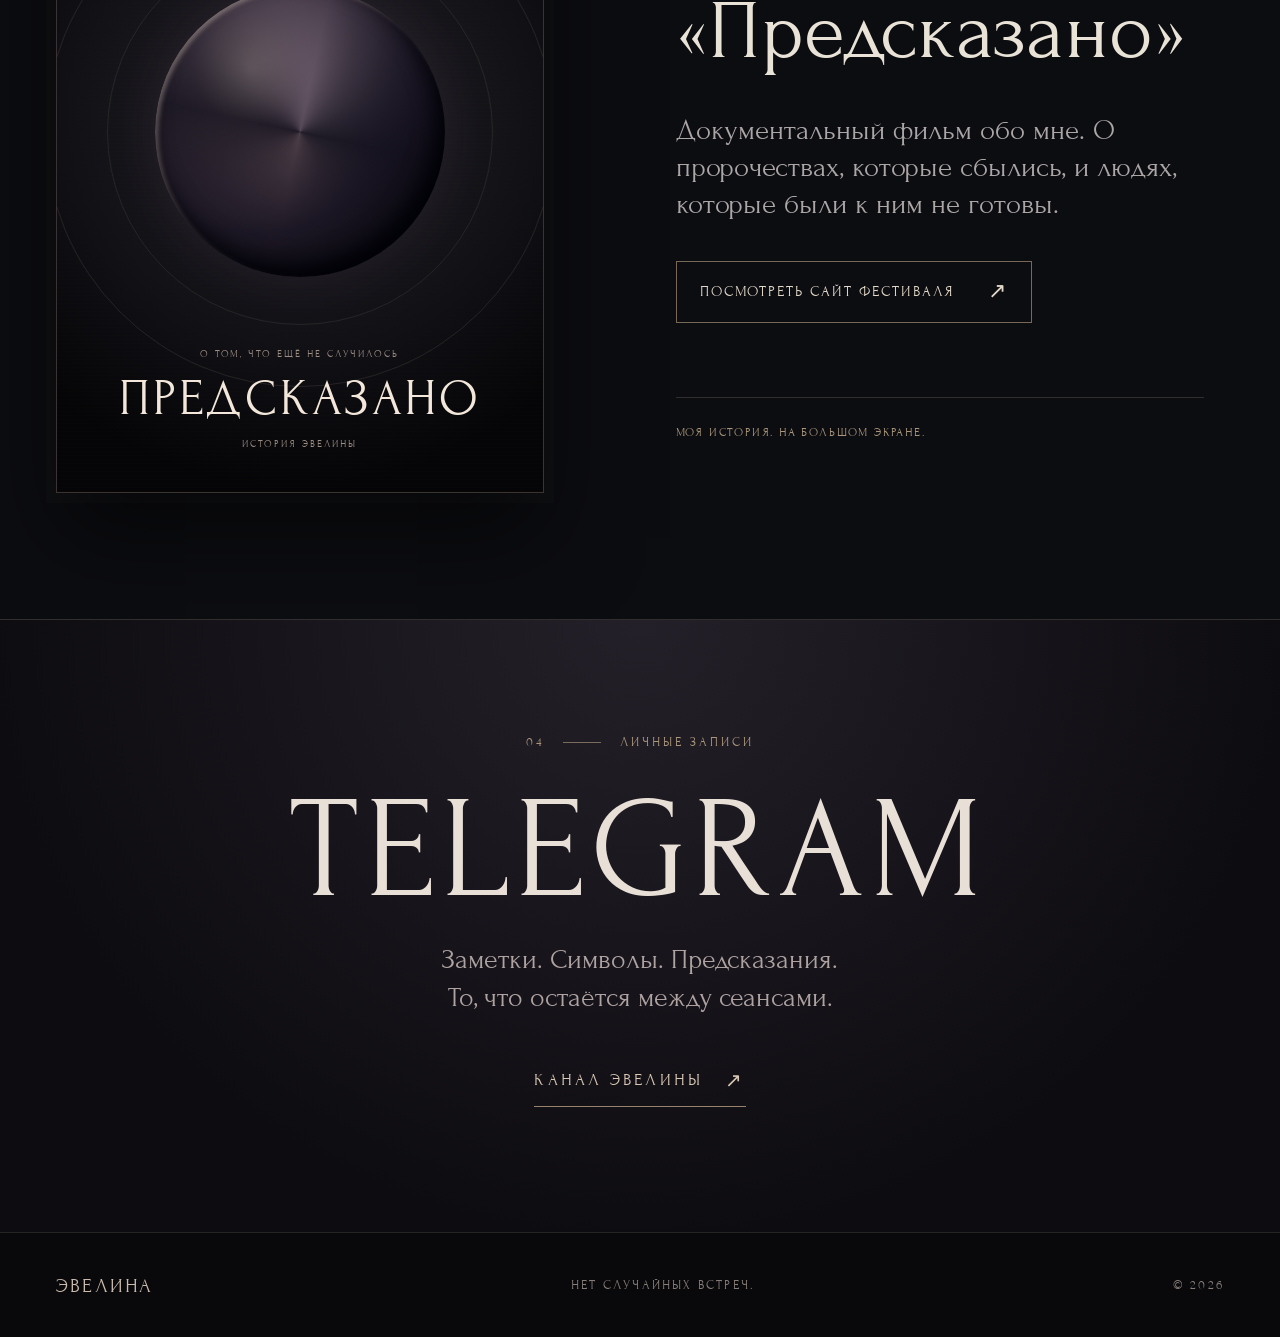
==== commit ccc14f4e: "Add files via upload" ====
--- a/index.html
+++ b/index.html
@@ -110,6 +110,7 @@
           <p class="film-festival">СКОРО НА ФЕСТИВАЛЕ</p>
           <h2 id="film-title">«Предсказано»</h2>
           <p class="film-description">Документальный фильм обо мне. О пророчествах, которые сбылись, и людях, которые были к ним не готовы.</p>
+          <a class="festival-visit" href="festival.html" target="_blank" rel="noopener noreferrer" aria-label="Посмотреть сайт фестиваля КОНТУР — откроется в новой вкладке">ПОСМОТРЕТЬ САЙТ ФЕСТИВАЛЯ <span aria-hidden="true">↗</span></a>
           <div class="film-credit">МОЯ ИСТОРИЯ. НА БОЛЬШОМ ЭКРАНЕ.</div>
         </div>
       </div>
@@ -120,10 +121,7 @@
         <p class="section-label">04 <span class="label-line"></span> ЛИЧНЫЕ ЗАПИСИ</p>
         <h2 id="telegram-title">TELEGRAM</h2>
         <p>Заметки. Символы. Предсказания.<br>То, что остаётся между сеансами.</p>
-        <!-- Чтобы подключить канал, замените элемент span ниже на ссылку:
-        <a class="telegram-link" href="https://t.me/ИМЯ_КАНАЛА" target="_blank" rel="noopener noreferrer">КАНАЛ ЭВЕЛИНЫ <span aria-hidden="true">↗</span></a>
-        -->
-        <span class="telegram-link telegram-disabled" aria-label="Ссылка на Telegram появится позже">КАНАЛ ЭВЕЛИНЫ <span aria-hidden="true">↗</span></span>
+        <a class="telegram-link" href="https://t.me/gadalka_evelina" target="_blank" rel="noopener noreferrer">КАНАЛ ЭВЕЛИНЫ <span aria-hidden="true">↗</span></a>
       </div>
     </section>
   </main>
--- a/styles.css
+++ b/styles.css
@@ -96,3 +96,10 @@
 @media(max-width:1000px){.wrap{width:min(100% - 72px,900px)}.header{padding:0 36px}.hero{min-height:720px}.hero-photo{background-position:53% center}.hero h1{font-size:clamp(90px,14vw,142px)}.prophecy-grid{gap:30px}.prophecy-grid h2{font-size:clamp(68px,8vw,105px)}.film-wrap{gap:44px}.poster{min-height:450px}.film-copy h2{font-size:66px}.film-festival{margin-top:40px}}
 @media(max-width:700px){.wrap{width:calc(100% - 44px)}.header{height:72px;padding:0 22px}.logo{font-size:19px}.header nav{gap:18px}.header nav a{font-size:12px;letter-spacing:0}.header nav a:first-child{display:none}.hero{height:760px;min-height:680px;max-height:880px}.hero-photo{background-size:auto 100%;background-position:59% center;opacity:.75}.hero-darkening{background:linear-gradient(90deg,#090a0edb,rgba(9,10,14,.4) 90%),linear-gradient(0deg,#090a0e 1%,transparent 40%)}.hero-inner{justify-content:flex-end;padding-top:140px;padding-bottom:150px}.hero-label{font-size:10px;gap:9px;letter-spacing:.12em;margin-bottom:24px}.hero-label .label-line{width:14px}.hero h1{font-size:clamp(62px,14.5vw,108px);margin-bottom:22px;margin-left:-3px}.hero-phrase{font-size:clamp(27px,7vw,37px)}.hero-signature{font-size:15px;margin-top:30px;max-width:320px;line-height:1.4;gap:10px}.short-rule{width:21px;flex-shrink:0}.hero-bottom{bottom:28px;font-size:10px;letter-spacing:.12em}.queen{padding:92px 0 75px}.queen-premise{font-size:21px;margin:30px 0 25px}.queen-title{font-size:clamp(64px,15.8vw,105px)}.queen-subtitle{font-size:clamp(24px,6vw,39px);margin-top:30px;letter-spacing:.12em}.card-scene{width:350px;height:426px;margin-top:18px}.playing{width:214px;height:324px;top:46px}.playing-back{transform:translateX(-82%) translateY(12px) rotate(-15deg)}.playing-front{transform:translateX(-16%) rotate(10deg)}.card-frame{inset:35px 33px}.central-spade{font-size:126px}.card-mark{font-size:38px}.card-mark span{font-size:22px}.card-cardname{font-size:9px}.queen-endnote{font-size:11px;letter-spacing:.12em}.prophecy{padding:92px 0 52px}.prophecy-grid{grid-template-columns:1fr;gap:44px;padding:55px 0 75px}.prophecy-grid h2{font-size:clamp(67px,12vw,94px)}.prophecy-side{border-left:1px solid var(--border);padding-left:23px}.prophecy-mark{margin:0 0 20px}.prophecy-claim{font-size:44px}.prophecy-small{font-size:23px}.prophecy-bottom{font-size:10px;letter-spacing:.10em}.film{padding:85px 0 95px}.film-wrap{grid-template-columns:1fr;gap:74px}.poster{min-height:unset;aspect-ratio:.73;width:min(100%,420px);margin:auto}.film-copy{padding-right:0}.film-festival{margin-top:37px;font-size:14px}.film-copy h2{font-size:clamp(58px,12vw,86px);margin-bottom:25px}.film-description{font-size:27px}.film-credit{margin-top:45px;font-size:11px}.telegram{padding:95px 0 105px}.telegram h2{font-size:clamp(67px,14vw,104px)}.telegram p:not(.section-label){font-size:22px}.footer-inner{min-height:110px;flex-wrap:wrap;column-gap:15px;row-gap:4px;font-size:10px}.footer-inner span:first-child{font-size:19px}.footer-inner span:nth-child(2){order:3;width:100%;margin-top:-23px}}
 @media(max-width:360px){.hero h1{font-size:59px}.hero-label{font-size:9px}.queen-title{font-size:61px}.card-scene{transform:scale(.9);transform-origin:center top;margin-bottom:-35px}.film-copy h2{font-size:55px}.telegram h2{font-size:64px}}
+
+/* Link to the fictional festival's independent website */
+.festival-visit{display:inline-flex;align-items:center;justify-content:space-between;gap:34px;border:1px solid rgba(185,160,131,.62);padding:19px 23px;margin-top:38px;color:#e2d7c8;font:400 15px/1.2 var(--font);letter-spacing:.13em;transition:background .25s,border-color .25s}
+.festival-visit span{font-size:22px;line-height:1;transition:transform .2s}
+.festival-visit:hover,.festival-visit:focus-visible{background:rgba(185,160,131,.13);border-color:#ccb89d}
+.festival-visit:hover span{transform:translate(3px,-3px)}
+@media(max-width:700px){.festival-visit{max-width:100%;font-size:12px;gap:14px;padding:16px;margin-top:30px}}
